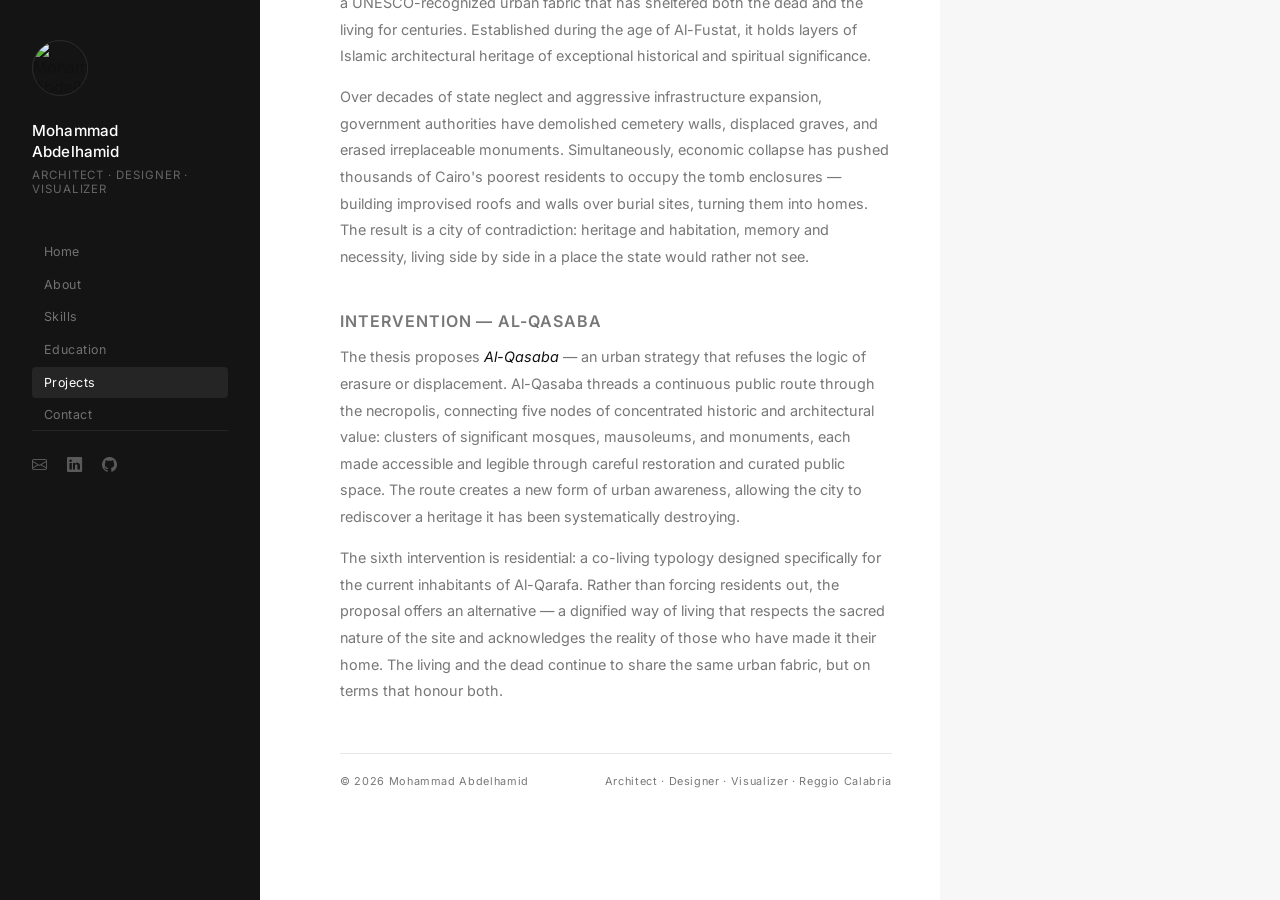
==== projects/al-qarafa.html @ ff034715 "images" ====
<!DOCTYPE html>
<html lang="en">
<head>
  <meta charset="utf-8">
  <meta content="width=device-width, initial-scale=1.0" name="viewport">
  <title>Al Qarafa - Mohammad Abdelhamid</title>
  <meta name="description" content="Al Qarafa - urban regeneration thesis for Cairo's UNESCO heritage necropolis.">
  <link href="https://fonts.googleapis.com/css2?family=Inter:wght@300;400;500;600&family=IBM+Plex+Mono:wght@400&display=swap" rel="stylesheet">
  <link href="https://cdn.jsdelivr.net/npm/bootstrap-icons@1.11.3/font/bootstrap-icons.css" rel="stylesheet">
  <link href="https://cdn.jsdelivr.net/npm/glightbox/dist/css/glightbox.min.css" rel="stylesheet">
  <link href="../css/style.css" rel="stylesheet">
  <link href="../css/project.css?v=2" rel="stylesheet">
</head>
<body>
  <aside id="sidebar">
    <div class="sidebar-inner">
      <div class="sidebar-photo"><img src="../img/profile.jpg" alt="Mohammad Abdelhamid"></div>
      <div class="sidebar-name">
        <h1>Mohammad<br>Abdelhamid</h1>
        <span class="sidebar-title">Architect · Designer · Visualizer</span>
      </div>
      <nav class="sidebar-nav">
        <a href="../index.html" class="nav-link">Home</a>
        <a href="../index.html#about" class="nav-link">About</a>
        <a href="../index.html#skills" class="nav-link">Skills</a>
        <a href="../index.html#education" class="nav-link">Education</a>
        <a href="../index.html#projects" class="nav-link active">Projects</a>
        <a href="../index.html#contact" class="nav-link">Contact</a>
      </nav>
      <div class="sidebar-social">
        <a href="mailto:M.Abdelhamid.Arch@gmail.com"><i class="bi bi-envelope"></i></a>
        <a href="https://linkedin.com/in/m-abdelhamid-arch" target="_blank"><i class="bi bi-linkedin"></i></a>
        <a href="https://github.com/M-Abdelhamid-Arch" target="_blank"><i class="bi bi-github"></i></a>
      </div>
    </div>
  </aside>

  <main id="main">

    <!-- Single hero element: starts as full cover, morphs into title bar -->
    <div class="project-hero" id="projectHero">
      <img class="project-hero-img" src="../img/projects/al-qarafa.png" alt="Al Qarafa">

      <!-- Big overlay: fades OUT as hero collapses -->
      <div class="project-hero-overlay" id="heroOverlay">
        <span class="project-hero-tag">Urban · Thesis 2025</span>
        <h1>Al Qarafa</h1>
        <p>An Urban Exploration Between Habitable Space and Memory</p>
      </div>

      <!-- Compact bar: fades IN as hero collapses -->
      <div class="project-hero-bar" id="heroBar">
        <span class="bar-tag">Urban · Thesis 2025</span>
        <span class="bar-title">Al Qarafa</span>
        <a href="../index.html#projects" class="bar-back">← Projects</a>
        <span class="bar-sep">|</span>
        <a href="botanica.html" class="bar-next">Botanica →</a>
      </div>
    </div>

    <!-- Tall scroller: page height owned here -->
    <div class="project-scroller" id="projectScroller">

      <!-- Fixed body: text left, images right -->
      <div class="project-body" id="projectBody">

        <div class="project-text-col">
          <div id="textInner">
          <span class="project-text-spacer" id="textSpacer"></span>
          <div class="project-meta">
            <div class="meta-item"><span class="meta-label">Type</span><span>Urban Regeneration / Thesis</span></div>
            <div class="meta-item"><span class="meta-label">Location</span><span>Cairo, Egypt</span></div>
            <div class="meta-item"><span class="meta-label">Year</span><span>2025</span></div>
            <div class="meta-item"><span class="meta-label">Tools</span><span>Revit · AutoCAD · Rhino · Photoshop · InDesign</span></div>
            <div class="meta-item"><span class="meta-label">Status</span><span>Graduation Thesis · 110/110 cum laude</span></div>
            <div class="meta-item"><span class="meta-label">Co-author</span><span>Lina Elsayed</span></div>
            <div class="meta-item"><span class="meta-label">Supervisors</span><span>Marina Tornatora · Francesca Schepis · Otavio Amaro · Wegdan Faydullah</span></div>
          </div>
          <div class="project-text">
            <h2>Overview</h2>
            <p>Al-Qarafa — the City of the Dead — is one of Cairo's oldest inhabited cemeteries, a UNESCO-recognized urban fabric that has sheltered both the dead and the living for centuries. Established during the age of Al-Fustat, it holds layers of Islamic architectural heritage of exceptional historical and spiritual significance.</p>
            <p>Over decades of state neglect and aggressive infrastructure expansion, government authorities have demolished cemetery walls, displaced graves, and erased irreplaceable monuments. Simultaneously, economic collapse has pushed thousands of Cairo's poorest residents to occupy the tomb enclosures — building improvised roofs and walls over burial sites, turning them into homes. The result is a city of contradiction: heritage and habitation, memory and necessity, living side by side in a place the state would rather not see.</p>
            <h2>Intervention — Al-Qasaba</h2>
            <p>The thesis proposes <em>Al-Qasaba</em> — an urban strategy that refuses the logic of erasure or displacement. Al-Qasaba threads a continuous public route through the necropolis, connecting five nodes of concentrated historic and architectural value: clusters of significant mosques, mausoleums, and monuments, each made accessible and legible through careful restoration and curated public space. The route creates a new form of urban awareness, allowing the city to rediscover a heritage it has been systematically destroying.</p>
            <p>The sixth intervention is residential: a co-living typology designed specifically for the current inhabitants of Al-Qarafa. Rather than forcing residents out, the proposal offers an alternative — a dignified way of living that respects the sacred nature of the site and acknowledges the reality of those who have made it their home. The living and the dead continue to share the same urban fabric, but on terms that honour both.</p>
          </div>
          <div class="project-footer">
            <span>© 2026 Mohammad Abdelhamid</span>
            <span>Architect · Designer · Visualizer · Reggio Calabria</span>
          </div>
          </div><!-- /#textInner -->
        </div>

        <div class="project-image-col">
          <div class="project-slideshow" id="slideshow">
            <div class="project-slide active"><a href="../img/projects/al-qarafa/al-qarafa-01.png" class="glightbox" data-gallery="al-qarafa"><img src="../img/projects/al-qarafa/al-qarafa-01.png" alt="Al Qarafa 01"></a></div>
            <div class="project-slide"><a href="../img/projects/al-qarafa/al-qarafa-02.png" class="glightbox" data-gallery="al-qarafa"><img src="../img/projects/al-qarafa/al-qarafa-02.png" alt="Al Qarafa 02"></a></div>
            <div class="project-slide"><a href="../img/projects/al-qarafa/al-qarafa-03.png" class="glightbox" data-gallery="al-qarafa"><img src="../img/projects/al-qarafa/al-qarafa-03.png" alt="Al Qarafa 03"></a></div>
            <div class="project-slide"><a href="../img/projects/al-qarafa/al-qarafa-04.png" class="glightbox" data-gallery="al-qarafa"><img src="../img/projects/al-qarafa/al-qarafa-04.png" alt="Al Qarafa 04"></a></div>
            <div class="project-slide"><a href="../img/projects/al-qarafa/al-qarafa-05.png" class="glightbox" data-gallery="al-qarafa"><img src="../img/projects/al-qarafa/al-qarafa-05.png" alt="Al Qarafa 05"></a></div>
            <div class="project-slide"><a href="../img/projects/al-qarafa/al-qarafa-06.png" class="glightbox" data-gallery="al-qarafa"><img src="../img/projects/al-qarafa/al-qarafa-06.png" alt="Al Qarafa 06"></a></div>
            <div class="project-slide"><a href="../img/projects/al-qarafa/al-qarafa-07.png" class="glightbox" data-gallery="al-qarafa"><img src="../img/projects/al-qarafa/al-qarafa-07.png" alt="Al Qarafa 07"></a></div>
            <div class="project-slide"><a href="../img/projects/al-qarafa/al-qarafa-08.png" class="glightbox" data-gallery="al-qarafa"><img src="../img/projects/al-qarafa/al-qarafa-08.png" alt="Al Qarafa 08"></a></div>
            <div class="project-slide"><a href="../img/projects/al-qarafa/al-qarafa-09.png" class="glightbox" data-gallery="al-qarafa"><img src="../img/projects/al-qarafa/al-qarafa-09.png" alt="Al Qarafa 09"></a></div>
            <div class="project-slide"><a href="../img/projects/al-qarafa/al-qarafa-10.png" class="glightbox" data-gallery="al-qarafa"><img src="../img/projects/al-qarafa/al-qarafa-10.png" alt="Al Qarafa 10"></a></div>
            <div class="slide-dots" id="slideDots"></div>
          </div>
        </div>

      </div><!-- /.project-body -->
    </div><!-- /.project-scroller -->

    <!-- Download strip: fixed to bottom of text column -->
    <div class="project-download">
      <div class="download-icon"><i class="bi bi-file-earmark-pdf"></i></div>
      <div class="download-text">
        <span class="download-label">Project Documentation</span>
        <span class="download-title">Al Qarafa · Full Project PDF</span>
      </div>
      <a href="wip.html" class="btn-outline"><i class="bi bi-download"></i> Download PDF</a>
    </div>

  </main>

  <footer id="footer">
    <div class="footer-inner">
      <span>© 2026 Mohammad Abdelhamid</span>
      <span>Architect · Designer · Visualizer · Reggio Calabria</span>
    </div>
  </footer>

  <script src="https://cdn.jsdelivr.net/npm/glightbox/dist/js/glightbox.min.js"></script>
  <script>
    // Mobile sidebar toggle
    (function() {
      const btn = document.createElement('button');
      btn.id = 'menu-toggle';
      btn.innerHTML = '<i class="bi bi-list"></i>';
      btn.style.cssText = 'display:none;position:fixed;top:1rem;left:1rem;z-index:200;background:#111110;color:#f0ece4;border:none;padding:0.6rem 0.8rem;font-size:1.2rem;cursor:pointer;';
      document.body.appendChild(btn);
      const sidebar = document.getElementById('sidebar');
      function update() { btn.style.display = window.innerWidth <= 900 ? 'block' : 'none'; }
      update();
      window.addEventListener('resize', update);
      btn.addEventListener('click', () => sidebar.classList.toggle('open'));
      document.querySelectorAll('.nav-link').forEach(l => l.addEventListener('click', () => { if (window.innerWidth <= 900) sidebar.classList.remove('open'); }));
    })();
    GLightbox({ selector: '.glightbox', touchNavigation: true, loop: true, descPosition: 'none' });
    const hero     = document.getElementById('projectHero');
    const heroImg  = hero.querySelector('.project-hero-img');
    const overlay  = document.getElementById('heroOverlay');
    const bar      = document.getElementById('heroBar');
    const body     = document.getElementById('projectBody');
    const scroller = document.getElementById('projectScroller');
    const textCol  = document.querySelector('.project-text-col');
    const textInner = document.getElementById('textInner');
    const slides   = document.querySelectorAll('.project-slide');
    const dots     = document.getElementById('slideDots');
    const HERO_H0  = window.innerHeight * 0.6;
    const BAR_H    = 52;
    const COLLAPSE = HERO_H0 - BAR_H;
    let current = 0;
    slides.forEach((_, i) => {
      const d = document.createElement('button');
      d.className = 'slide-dot' + (i === 0 ? ' active' : '');
      d.addEventListener('click', () => goTo(i));
      dots.appendChild(d);
    });
    function goTo(n) {
      slides[current].classList.remove('active'); dots.children[current].classList.remove('active');
      current = (n + slides.length) % slides.length;
      slides[current].classList.add('active'); dots.children[current].classList.add('active');
    }
    function lerp(a, b, t) { return a + (b - a) * t; }
    function clamp01(x)    { return Math.min(1, Math.max(0, x)); }
    function setup() {
      const visibleH = window.innerHeight - BAR_H;
      const textScrollable = Math.max(0, textInner.offsetHeight - visibleH);
      scroller.style.height = (COLLAPSE + textScrollable + window.innerHeight) + 'px';
    }
    function tick() {
      const s = window.scrollY;
      const p = clamp01(s / COLLAPSE);
      const h = lerp(HERO_H0, BAR_H, p);
      hero.style.height = h + 'px';
      body.style.top    = h + 'px';
      heroImg.style.opacity = lerp(0.45, 0, clamp01(p / 0.7));
      const op = clamp01(p / 0.5);
      overlay.style.opacity   = 1 - op;
      overlay.style.transform = `translateY(${-op * 20}px)`;
      const bp = clamp01((p - 0.6) / 0.4);
      bar.style.opacity = bp; bar.classList.toggle('active', bp > 0);
      // Phase 2: translate text content upward (illustration stays fixed)
      const phase2 = Math.max(0, s - COLLAPSE);
      textCol.style.transform = `translateY(${-phase2}px)`;
      const visibleH = window.innerHeight - BAR_H;
      const maxScroll = Math.max(1, textInner.offsetHeight - visibleH);
      document.querySelector('.project-download').classList.toggle('visible', phase2 >= maxScroll * 0.92);
      if (slides.length > 1) {
        const sp = clamp01(phase2 / maxScroll);
        const idx = Math.min(Math.floor(sp * slides.length), slides.length - 1);
        if (idx !== current) goTo(idx);
      }
      ticking = false;
    }
    let ticking = false;
    window.addEventListener('scroll', () => { if (!ticking) { requestAnimationFrame(tick); ticking = true; } }, { passive: true });
    window.addEventListener('resize', () => { setup(); tick(); });
    window.addEventListener('load', () => { setup(); tick(); setTimeout(() => { setup(); tick(); }, 300); });
  </script>
</body>
</html>
---- css/style.css ----
/* =============================================
   Mohammad Abdelhamid — Architecture Portfolio
   Aesthetic: Contemporary Minimal
   ============================================= */

/* === VARIABLES === */
:root {
  --font-display: 'Inter', 'Helvetica Neue', Arial, sans-serif;
  --font-body: 'Inter', 'Helvetica Neue', Arial, sans-serif;
  --font-mono: 'IBM Plex Mono', 'Courier New', monospace;
  --color-bg: #ffffff;
  --color-bg-alt: #f7f7f7;
  --color-sidebar: #141414;
  --color-text: #111111;
  --color-text-muted: #777777;
  --color-accent: #111111;
  --color-accent-hover: #444444;
  --color-border: #e8e8e8;
  --sidebar-width: 260px;
  --transition: 0.2s ease;
}

/* === RESET === */
*, *::before, *::after { box-sizing: border-box; margin: 0; padding: 0; }
html { scroll-behavior: smooth; font-size: 16px; overflow-x: hidden; }
html::-webkit-scrollbar, body::-webkit-scrollbar, *::-webkit-scrollbar { display: none; }
html, body, * { scrollbar-width: none; -ms-overflow-style: none; }
img { max-width: 100%; display: block; }
a { text-decoration: none; color: inherit; }
button { cursor: pointer; border: none; background: none; font-family: inherit; }

/* === BASE === */
body {
  font-family: var(--font-body);
  background: var(--color-bg);
  color: var(--color-text);
  overflow-x: hidden;
  -webkit-font-smoothing: antialiased;
}

/* === SIDEBAR === */
#sidebar {
  width: var(--sidebar-width);
  min-height: 100vh;
  background: var(--color-sidebar);
  position: fixed;
  top: 0; left: 0;
  display: flex;
  flex-direction: column;
  z-index: 100;
}

.sidebar-inner {
  display: flex;
  flex-direction: column;
  height: 100%;
  padding: 2.5rem 2rem;
}

.sidebar-photo {
  width: 56px; height: 56px;
  border-radius: 50%;
  overflow: hidden;
  margin-bottom: 1.5rem;
  border: 1px solid rgba(255,255,255,0.1);
}

.sidebar-photo img {
  width: 100%; height: 100%;
  object-fit: cover;
}

.sidebar-name h1 {
  font-family: var(--font-display);
  font-weight: 500;
  font-size: 0.95rem;
  color: #ffffff;
  letter-spacing: 0.01em;
  line-height: 1.4;
}

.sidebar-title {
  font-size: 0.72rem;
  letter-spacing: 0.08em;
  text-transform: uppercase;
  color: rgba(255,255,255,0.35);
  display: block;
  margin-top: 0.35rem;
}

.sidebar-nav {
  margin-top: 2.5rem;
  display: flex;
  flex-direction: column;
  gap: 0.1rem;
  flex: 1;
}

.nav-link {
  font-size: 0.78rem;
  letter-spacing: 0.04em;
  color: rgba(255,255,255,0.4);
  padding: 0.5rem 0.75rem;
  border-radius: 4px;
  transition: var(--transition);
}

.nav-link:hover,
.nav-link.active {
  color: #ffffff;
  background: rgba(255,255,255,0.07);
}

.sidebar-social {
  display: flex;
  gap: 1.25rem;
  padding-top: 1.5rem;
  border-top: 1px solid rgba(255,255,255,0.07);
}

.sidebar-social a {
  color: rgba(255,255,255,0.3);
  font-size: 0.95rem;
  transition: var(--transition);
}

.sidebar-social a:hover { color: #ffffff; }

/* === MAIN === */
#main {
  margin-left: var(--sidebar-width);
  width: calc(100% - var(--sidebar-width));
  /* overflow-x must stay visible so position:sticky works on child columns */
}

/* === SECTIONS === */
section {
  padding: 6rem 5rem;
  box-sizing: border-box;
}

.section-alt {
  background: var(--color-bg-alt);
}

.section-header {
  margin-bottom: 3rem;
}

.section-label {
  font-size: 0.68rem;
  letter-spacing: 0.15em;
  text-transform: uppercase;
  color: var(--color-text-muted);
  display: block;
  margin-bottom: 0.6rem;
}

.section-header h2 {
  font-family: var(--font-display);
  font-size: 2rem;
  font-weight: 600;
  letter-spacing: -0.02em;
  color: var(--color-text);
  line-height: 1.1;
}

/* === HERO === */
#hero {
  width: 100%;
  height: 100vh;
  max-height: 100vh;
  padding: 0;
  position: relative;
  display: flex;
  align-items: flex-end;
  overflow: hidden;
  background: #111111;
}

.hero-bg {
  position: absolute;
  inset: 0;
  background: url('../img/hero-bg.jpg') center/cover no-repeat;
  opacity: 0.3;
}

.hero-content {
  position: relative;
  padding: 0 5rem 5rem;
  max-width: 600px;
}

.hero-label {
  font-size: 0.68rem;
  letter-spacing: 0.15em;
  text-transform: uppercase;
  color: rgba(255,255,255,0.4);
  display: block;
  margin-bottom: 1.5rem;
}

.hero-heading {
  font-family: var(--font-display);
  font-size: clamp(2.5rem, 5vw, 4.5rem);
  font-weight: 600;
  line-height: 1.08;
  color: #ffffff;
  letter-spacing: -0.03em;
  margin-bottom: 1.25rem;
}

.hero-heading em {
  font-style: normal;
  color: rgba(255,255,255,0.45);
  font-weight: 300;
}

.hero-sub {
  font-size: 0.72rem;
  letter-spacing: 0.12em;
  text-transform: uppercase;
  color: rgba(255,255,255,0.35);
  margin-bottom: 2.5rem;
}

.hero-cta {
  display: inline-block;
  font-size: 0.72rem;
  letter-spacing: 0.1em;
  text-transform: uppercase;
  color: #ffffff;
  border: 1px solid rgba(255,255,255,0.25);
  padding: 0.8rem 2rem;
  transition: var(--transition);
}

.hero-cta:hover {
  background: #ffffff;
  border-color: #ffffff;
  color: #111111;
}

.hero-scroll {
  position: absolute;
  bottom: 2.5rem;
  right: 5rem;
  display: flex;
  flex-direction: column;
  align-items: center;
  gap: 0.75rem;
}

.hero-scroll span {
  font-size: 0.6rem;
  letter-spacing: 0.2em;
  text-transform: uppercase;
  color: rgba(255,255,255,0.25);
  writing-mode: vertical-rl;
}

.hero-scroll-line {
  width: 1px;
  height: 50px;
  background: linear-gradient(to bottom, rgba(255,255,255,0.3), transparent);
}

/* === ABOUT === */
.about-grid {
  display: grid;
  grid-template-columns: 260px 1fr;
  gap: 4rem;
  align-items: start;
}

.about-photo img {
  width: 100%;
  aspect-ratio: 3/4;
  object-fit: cover;
  filter: grayscale(100%);
}

.about-text h3 {
  font-size: 1.1rem;
  font-weight: 600;
  letter-spacing: -0.01em;
  margin-bottom: 1rem;
}

.about-bio {
  color: var(--color-text-muted);
  line-height: 1.75;
  margin-bottom: 0.9rem;
  font-size: 0.9rem;
}

.about-details {
  display: grid;
  grid-template-columns: 1fr 1fr;
  gap: 1rem;
  margin: 2rem 0;
  padding: 1.5rem 0;
  border-top: 1px solid var(--color-border);
  border-bottom: 1px solid var(--color-border);
}

.about-detail-item {
  display: flex;
  flex-direction: column;
  gap: 0.2rem;
}

.detail-label {
  font-size: 0.62rem;
  letter-spacing: 0.12em;
  text-transform: uppercase;
  color: var(--color-text-muted);
}

.detail-value {
  font-size: 0.85rem;
  color: var(--color-text);
  font-weight: 500;
}

.btn-outline {
  display: inline-block;
  font-size: 0.68rem;
  letter-spacing: 0.1em;
  text-transform: uppercase;
  color: var(--color-text);
  border: 1px solid var(--color-border);
  padding: 0.7rem 1.5rem;
  margin-top: 1rem;
  transition: var(--transition);
}

.btn-outline:hover {
  background: var(--color-text);
  border-color: var(--color-text);
  color: #ffffff;
}

/* === SKILLS === */
.skills-grid {
  display: grid;
  grid-template-columns: 1fr 1fr;
  gap: 3rem 5rem;
}

.skill-group h4 {
  font-size: 0.65rem;
  letter-spacing: 0.12em;
  text-transform: uppercase;
  color: var(--color-text-muted);
  margin-bottom: 1.25rem;
  padding-bottom: 0.75rem;
  border-bottom: 1px solid var(--color-border);
}

.skill-item {
  display: flex;
  align-items: center;
  gap: 1rem;
  margin-bottom: 1rem;
}

.skill-item span {
  font-size: 0.82rem;
  color: var(--color-text);
  min-width: 180px;
}

.skill-bar {
  flex: 1;
  height: 1px;
  background: var(--color-border);
}

.skill-fill {
  height: 100%;
  background: var(--color-text);
  transition: width 1s ease;
}

.skill-tags {
  display: flex;
  flex-wrap: wrap;
  gap: 0.4rem;
}

.skill-tags span {
  font-size: 0.68rem;
  letter-spacing: 0.04em;
  color: var(--color-text-muted);
  border: 1px solid var(--color-border);
  padding: 0.3rem 0.7rem;
  border-radius: 2px;
}

/* === TIMELINE === */
.timeline { position: relative; }

.timeline-item {
  display: grid;
  grid-template-columns: 110px 1fr;
  gap: 2rem;
  margin-bottom: 2.5rem;
  padding-bottom: 2.5rem;
  border-bottom: 1px solid var(--color-border);
}

.timeline-item:last-child {
  border-bottom: none;
  margin-bottom: 0;
}

.timeline-year {
  font-size: 0.68rem;
  letter-spacing: 0.06em;
  color: var(--color-text-muted);
  padding-top: 0.15rem;
}

.timeline-content h3 {
  font-size: 0.95rem;
  font-weight: 600;
  letter-spacing: -0.01em;
  margin-bottom: 0.2rem;
}

.timeline-content h4 {
  font-size: 0.78rem;
  color: var(--color-text-muted);
  font-weight: 400;
  margin-bottom: 0.6rem;
}

.timeline-content p {
  font-size: 0.85rem;
  color: var(--color-text-muted);
  line-height: 1.7;
}

/* === PROJECTS === */
.project-filters {
  display: flex;
  gap: 0.35rem;
  flex-wrap: wrap;
  margin-bottom: 2.5rem;
}

.filter-btn {
  font-size: 0.68rem;
  letter-spacing: 0.08em;
  text-transform: uppercase;
  color: var(--color-text-muted);
  border: 1px solid var(--color-border);
  padding: 0.4rem 0.9rem;
  border-radius: 2px;
  transition: var(--transition);
  background: transparent;
}

.filter-btn:hover,
.filter-btn.active {
  background: var(--color-text);
  border-color: var(--color-text);
  color: #ffffff;
}

.project-grid {
  display: grid;
  grid-template-columns: repeat(3, 1fr);
  gap: 1.5rem;
}

.project-card {
  background: var(--color-bg);
  overflow: hidden;
  transition: var(--transition);
}

.project-img {
  position: relative;
  aspect-ratio: 4/3;
  overflow: hidden;
  background: var(--color-bg-alt);
}

.project-img img {
  width: 100%; height: 100%;
  object-fit: cover;
  transition: transform 0.5s ease;
  filter: grayscale(20%);
}

.project-card:hover .project-img img { transform: scale(1.03); }

.project-overlay {
  position: absolute;
  inset: 0;
  background: rgba(17,17,17,0.7);
  display: flex;
  align-items: center;
  justify-content: center;
  opacity: 0;
  transition: var(--transition);
}

.project-card:hover .project-overlay { opacity: 1; }

.project-link {
  font-size: 0.65rem;
  letter-spacing: 0.12em;
  text-transform: uppercase;
  color: #ffffff;
  border: 1px solid rgba(255,255,255,0.4);
  padding: 0.6rem 1.25rem;
  transition: var(--transition);
}

.project-link:hover {
  background: #ffffff;
  color: #111111;
  border-color: #ffffff;
}

.project-info { padding: 1rem 0.75rem 0.75rem; }

.project-tag {
  font-size: 0.62rem;
  letter-spacing: 0.1em;
  text-transform: uppercase;
  color: var(--color-text-muted);
  display: block;
  margin-bottom: 0.4rem;
}

.project-info h3 {
  font-size: 0.95rem;
  font-weight: 600;
  letter-spacing: -0.01em;
  margin-bottom: 0.4rem;
  line-height: 1.3;
}

.project-info h3 a { color: var(--color-text); transition: var(--transition); }
.project-info h3 a:hover { color: var(--color-text-muted); }

.project-info p {
  font-size: 0.8rem;
  color: var(--color-text-muted);
  line-height: 1.6;
}

.project-card.hidden { display: none; }

/* === CONTACT === */
.contact-grid {
  display: grid;
  grid-template-columns: 1fr 1.6fr;
  gap: 5rem;
  align-items: start;
}

.contact-intro {
  font-size: 0.88rem;
  color: var(--color-text-muted);
  line-height: 1.75;
  margin-bottom: 2rem;
}

.contact-item {
  display: flex;
  align-items: center;
  gap: 0.85rem;
  margin-bottom: 1rem;
  font-size: 0.85rem;
  color: var(--color-text);
}

.contact-item i {
  color: var(--color-text-muted);
  font-size: 0.9rem;
  width: 18px;
}

.contact-item a {
  color: var(--color-text);
  transition: var(--transition);
  border-bottom: 1px solid transparent;
}

.contact-item a:hover { border-bottom-color: var(--color-text); }

.contact-form {
  display: flex;
  flex-direction: column;
  gap: 1.1rem;
}

.form-row {
  display: grid;
  grid-template-columns: 1fr 1fr;
  gap: 1.1rem;
}

.form-group {
  display: flex;
  flex-direction: column;
  gap: 0.35rem;
}

.form-group label {
  font-size: 0.65rem;
  letter-spacing: 0.1em;
  text-transform: uppercase;
  color: var(--color-text-muted);
}

.form-group input,
.form-group textarea {
  background: var(--color-bg-alt);
  border: 1px solid var(--color-border);
  padding: 0.7rem 0.9rem;
  font-family: var(--font-body);
  font-size: 0.85rem;
  color: var(--color-text);
  outline: none;
  transition: var(--transition);
  resize: vertical;
  border-radius: 2px;
}

.form-group input:focus,
.form-group textarea:focus {
  border-color: var(--color-text);
  background: #ffffff;
}

.btn-primary {
  display: inline-block;
  font-size: 0.68rem;
  letter-spacing: 0.1em;
  text-transform: uppercase;
  background: var(--color-text);
  color: #ffffff;
  border: 1px solid var(--color-text);
  padding: 0.8rem 2rem;
  cursor: pointer;
  transition: var(--transition);
  align-self: flex-start;
  border-radius: 2px;
}

.btn-primary:hover {
  background: transparent;
  color: var(--color-text);
}

/* === FOOTER === */
#footer {
  margin-left: var(--sidebar-width);
  width: calc(100% - var(--sidebar-width));
  border-top: 1px solid var(--color-border);
  padding: 1.25rem 5rem;
  box-sizing: border-box;
}

.footer-inner {
  display: flex;
  justify-content: space-between;
  align-items: center;
  font-size: 0.68rem;
  letter-spacing: 0.06em;
  color: var(--color-text-muted);
}

/* === RESPONSIVE === */
@media (max-width: 1200px) {
  .project-grid { grid-template-columns: 1fr 1fr; }
  .about-grid { grid-template-columns: 200px 1fr; gap: 2.5rem; }
}

@media (max-width: 900px) {
  #sidebar { transform: translateX(-100%); transition: transform 0.25s ease; }
  #sidebar.open { transform: translateX(0); }
  #main, #footer { margin-left: 0; width: 100%; }
  section { padding: 4rem 1.75rem; }
  .about-grid { grid-template-columns: 1fr; }
  .about-photo { max-width: 200px; }
  .project-grid { grid-template-columns: 1fr; }
  .skills-grid { grid-template-columns: 1fr; }
  .contact-grid { grid-template-columns: 1fr; gap: 2.5rem; }
  .timeline-item { grid-template-columns: 1fr; gap: 0.4rem; }
  .hero-content { padding: 0 1.75rem 4rem; }
  .hero-scroll { right: 1.75rem; }
  #footer { padding: 1.25rem 1.75rem; }
}

@media (max-width: 600px) {
  .section-header h2 { font-size: 1.6rem; }
  .form-row { grid-template-columns: 1fr; }
  .about-details { grid-template-columns: 1fr; }
}
---- css/project.css ----
/* === PROJECT DETAIL PAGE ===
   Architecture:
   Phase 1 (scroll 0 → COLLAPSE): hero collapses from 60vh → BAR_H.
     .project-body top tracks hero bottom. Text + illustration rise together.
   Phase 2 (scroll > COLLAPSE): hero + body locked. Window scroll is mirrored
     into textCol.scrollTop. Text scrolls; illustration stays fixed.
*/

.project-scroller { position: relative; }

/* ── Hero ── */
.project-hero {
  position: fixed; top: 0;
  left: var(--sidebar-width); right: 0;
  overflow: hidden; background: #111; z-index: 10;
}
.project-hero-img {
  position: absolute; inset: 0; width: 100%; height: 100%;
  object-fit: cover; opacity: 0.45; filter: grayscale(30%);
}
.project-hero-overlay {
  position: absolute; bottom: 3rem; left: 5rem;
  color: #fff; pointer-events: none;
}
.project-hero-tag {
  font-size: 0.65rem; letter-spacing: 0.15em; text-transform: uppercase;
  color: rgba(255,255,255,0.45); display: block; margin-bottom: 0.75rem;
}
.project-hero-overlay h1 {
  font-family: 'Inter', sans-serif; font-size: clamp(2rem, 4vw, 3.5rem);
  font-weight: 600; letter-spacing: -0.02em; line-height: 1.05; margin-bottom: 0.6rem;
}
.project-hero-overlay p { font-size: 0.88rem; color: rgba(255,255,255,0.5); font-style: italic; }
.project-hero-bar {
  position: absolute; top: 0; left: 0; right: 0; bottom: 0;
  display: flex; align-items: center; padding: 0 5rem;
  opacity: 0; pointer-events: none;
}
.project-hero-bar.active { pointer-events: auto; }
.project-hero-bar .bar-tag {
  font-size: 0.6rem; letter-spacing: 0.15em; text-transform: uppercase;
  color: rgba(255,255,255,0.35); margin-right: 1rem;
}
.project-hero-bar .bar-title { font-size: 0.82rem; font-weight: 500; color: #fff; }
.project-hero-bar .bar-back {
  margin-left: auto; font-size: 0.65rem; letter-spacing: 0.1em;
  text-transform: uppercase; color: rgba(255,255,255,0.4);
  text-decoration: none; transition: color 0.2s ease;
}
.project-hero-bar .bar-back:hover { color: #fff; }
.project-hero-bar .bar-sep {
  font-size: 0.55rem; color: rgba(255,255,255,0.2); margin-left: 1.25rem;
}
.project-hero-bar .bar-next {
  margin-left: 0.75rem; font-size: 0.65rem; letter-spacing: 0.1em;
  text-transform: uppercase; color: rgba(255,255,255,0.4);
  text-decoration: none; transition: color 0.2s ease;
}
.project-hero-bar .bar-next:hover { color: #fff; }

/* ── Body panel: fixed, top driven by JS ── */
.project-body {
  position: fixed;
  left: var(--sidebar-width); right: 0; bottom: 0;
  display: grid; grid-template-columns: 2fr 1fr;
  z-index: 2; background: var(--color-bg);
  overflow: hidden; /* clips text as it scrolls */
}

/* ── Text column: JS-only scroll, user cannot scroll directly ── */
.project-text-col {
  overflow: visible;
  height: 100%; box-sizing: border-box;
  padding: 4rem 3rem 4rem 5rem;
}

/* ── Image column: fills its cell, stays fixed ── */
.project-image-col { position: relative; overflow: hidden; background: var(--color-bg-alt); }
.project-slideshow { position: absolute; inset: 0; }
.project-slide {
  position: absolute; inset: 0; opacity: 0; transition: opacity 0.6s ease;
  -webkit-mask-image: linear-gradient(to left, black 75%, transparent 100%);
  mask-image: linear-gradient(to left, black 75%, transparent 100%);
}
.project-slide.active { opacity: 1; }
.project-slide img {
  width: 100%; height: 100%; object-fit: cover;
  object-position: left top; filter: grayscale(10%); display: block;
}
.slide-dots {
  position: absolute; bottom: 1.5rem; left: 1.5rem;
  display: flex; gap: 0.5rem; z-index: 10;
}
.slide-dot {
  width: 5px; height: 5px; border-radius: 50%;
  background: rgba(0,0,0,0.25); border: none; cursor: pointer;
  transition: background 0.3s ease; padding: 0;
}
.slide-dot.active { background: rgba(0,0,0,0.7); }

/* ── Text content ── */
.project-meta {
  display: grid; grid-template-columns: 1fr 1fr; gap: 1.25rem;
  padding: 1.75rem 0; border-top: 1px solid var(--color-border);
  border-bottom: 1px solid var(--color-border); margin-bottom: 3rem;
}
.meta-item { display: flex; flex-direction: column; gap: 0.25rem; }
.meta-label { font-size: 0.6rem; letter-spacing: 0.12em; text-transform: uppercase; color: var(--color-text-muted); }
.meta-item span:not(.meta-label) { font-size: 0.82rem; color: var(--color-text); font-weight: 500; line-height: 1.4; }
.project-text { margin-bottom: 3rem; }
.project-text h2 {
  font-size: 1rem; font-weight: 600; letter-spacing: 0.06em; text-transform: uppercase;
  color: var(--color-text-muted); margin-bottom: 0.85rem; margin-top: 2.5rem;
}
.project-text h2:first-child { margin-top: 0; }
.project-text p { font-size: 0.9rem; color: var(--color-text-muted); line-height: 1.85; margin-bottom: 0.9rem; }
.project-text em { color: var(--color-text); font-style: italic; }
.project-footer {
  display: flex; justify-content: space-between; align-items: center;
  padding: 1.25rem 0 3rem;
  border-top: 1px solid var(--color-border);
  font-size: 0.68rem; letter-spacing: 0.06em; color: var(--color-text-muted);
}

/* ── Download strip: fixed to bottom of text column, fades in at end of scroll ── */
.project-download {
  position: fixed;
  bottom: 0;
  left: var(--sidebar-width);
  /* match the text column width: 2/3 of the content area */
  width: calc((100vw - var(--sidebar-width)) * 2 / 3);
  z-index: 15;
  background: var(--color-bg);
  border-top: 1px solid var(--color-border);
  padding: 0.75rem 5rem;
  display: flex;
  align-items: center;
  gap: 1rem;
  opacity: 0;
  pointer-events: none;
  transition: opacity 0.4s ease;
}
.project-download.visible {
  opacity: 1;
  pointer-events: auto;
}
.download-icon { font-size: 1.25rem; color: var(--color-text-muted); flex-shrink: 0; }
.download-text { flex: 1; display: flex; flex-direction: column; gap: 0.1rem; min-width: 0; }
.download-label {
  font-size: 0.58rem; letter-spacing: 0.12em; text-transform: uppercase;
  color: var(--color-text-muted);
}
.download-title {
  font-size: 0.78rem; font-weight: 500; color: var(--color-text);
  white-space: nowrap; overflow: hidden; text-overflow: ellipsis;
}
.project-download .btn-outline {
  flex-shrink: 0; display: flex; align-items: center;
  gap: 0.4rem; white-space: nowrap;
}

/* ── Responsive ── */
@media (max-width: 900px) {
  .project-hero { left: 0; position: relative; height: 60vh !important; }
  .project-hero-bar { padding: 0 1.75rem; }
  .project-hero-overlay { left: 1.75rem; bottom: 2rem; }
  .project-body { position: relative !important; top: auto !important; left: 0; right: auto; bottom: auto; grid-template-columns: 1fr; overflow: visible; height: auto; }
  .project-text-col { overflow: visible; height: auto; padding: 2.5rem 1.75rem; }
  .project-image-col { height: 60vw; }
  .project-slide { -webkit-mask-image: none; mask-image: none; }
  .project-scroller { height: auto !important; }
  .project-download { position: static; width: auto; padding: 1.25rem 1.75rem; }
}
@media (max-width: 600px) {
  .project-download { flex-wrap: wrap; gap: 0.75rem; }
}
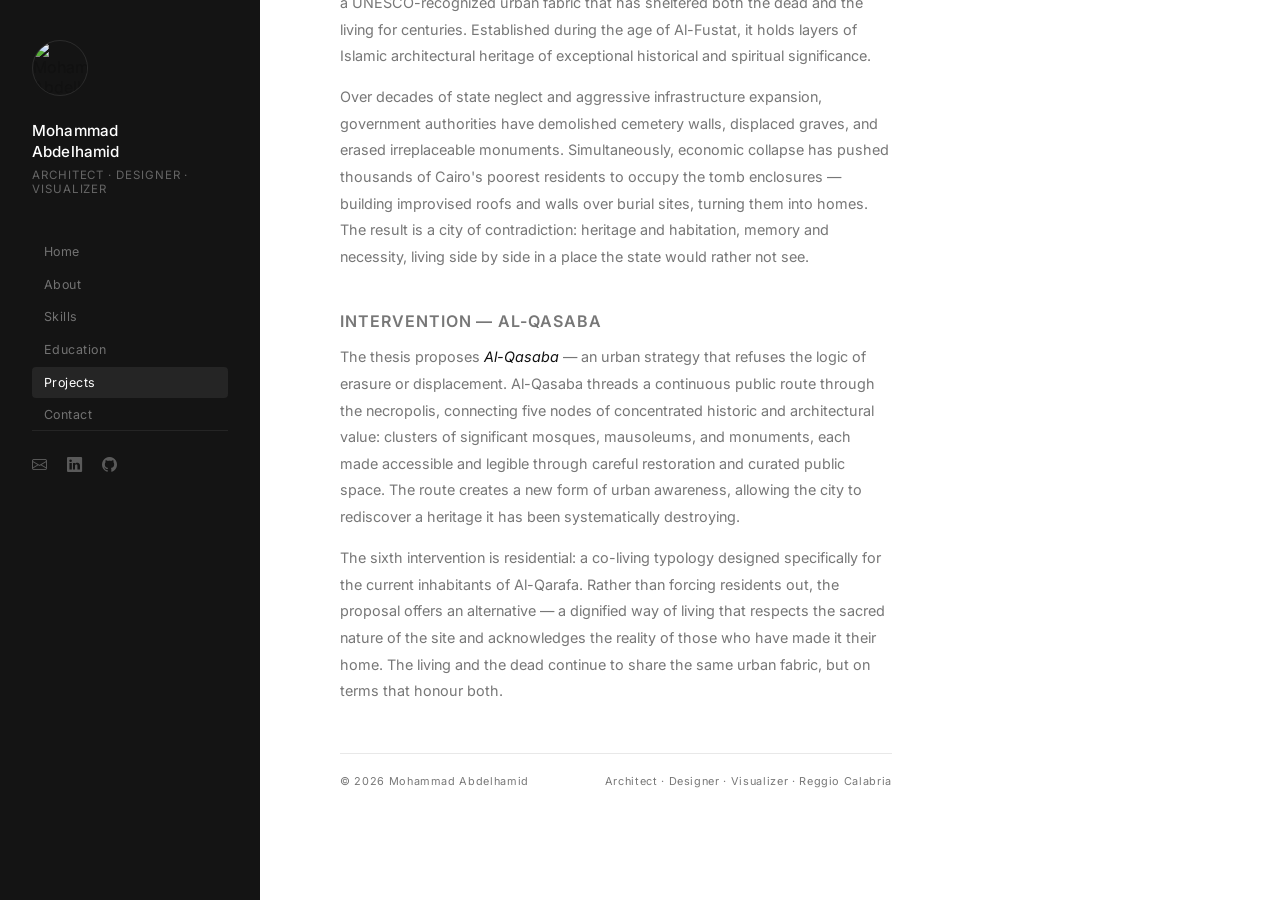
==== commit ef773fba: "16" ====
--- a/projects/al-qarafa.html
+++ b/projects/al-qarafa.html
@@ -9,7 +9,7 @@
   <link href="https://cdn.jsdelivr.net/npm/bootstrap-icons@1.11.3/font/bootstrap-icons.css" rel="stylesheet">
   <link href="https://cdn.jsdelivr.net/npm/glightbox/dist/css/glightbox.min.css" rel="stylesheet">
   <link href="../css/style.css" rel="stylesheet">
-  <link href="../css/project.css?v=2" rel="stylesheet">
+  <link href="../css/project.css?v=4" rel="stylesheet">
 </head>
 <body>
   <aside id="sidebar">
@@ -171,6 +171,7 @@
       current = (n + slides.length) % slides.length;
       slides[current].classList.add('active'); dots.children[current].classList.add('active');
     }
+    if (slides.length > 1) { setInterval(() => goTo(current + 1), 2000); }
     function lerp(a, b, t) { return a + (b - a) * t; }
     function clamp01(x)    { return Math.min(1, Math.max(0, x)); }
     function setup() {
@@ -196,11 +197,6 @@
       const visibleH = window.innerHeight - BAR_H;
       const maxScroll = Math.max(1, textInner.offsetHeight - visibleH);
       document.querySelector('.project-download').classList.toggle('visible', phase2 >= maxScroll * 0.92);
-      if (slides.length > 1) {
-        const sp = clamp01(phase2 / maxScroll);
-        const idx = Math.min(Math.floor(sp * slides.length), slides.length - 1);
-        if (idx !== current) goTo(idx);
-      }
       ticking = false;
     }
     let ticking = false;
--- a/css/project.css
+++ b/css/project.css
@@ -75,7 +75,7 @@
 }
 
 /* ── Image column: fills its cell, stays fixed ── */
-.project-image-col { position: relative; overflow: hidden; background: var(--color-bg-alt); }
+.project-image-col { position: relative; overflow: hidden; background: var(--color-bg); }
 .project-slideshow { position: absolute; inset: 0; }
 .project-slide {
   position: absolute; inset: 0; opacity: 0; transition: opacity 0.6s ease;
@@ -85,7 +85,7 @@
 .project-slide.active { opacity: 1; }
 .project-slide img {
   width: 100%; height: 100%; object-fit: cover;
-  object-position: left top; filter: grayscale(10%); display: block;
+  object-position: center center; filter: grayscale(10%); display: block;
 }
 .slide-dots {
   position: absolute; bottom: 1.5rem; left: 1.5rem;
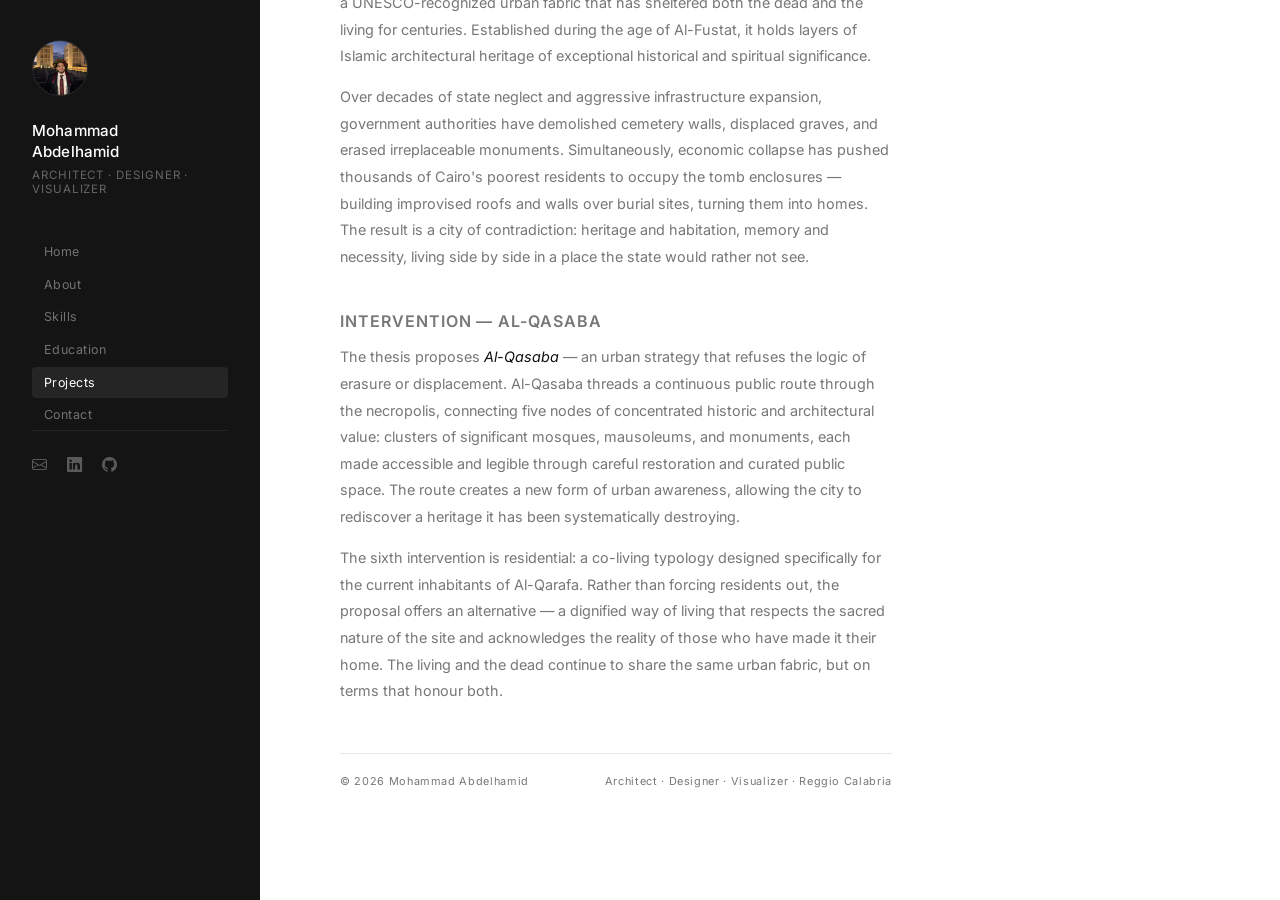
==== commit cfa19596: "final" ====
--- a/projects/al-qarafa.html
+++ b/projects/al-qarafa.html
@@ -117,7 +117,7 @@
         <span class="download-label">Project Documentation</span>
         <span class="download-title">Al Qarafa · Full Project PDF</span>
       </div>
-      <a href="wip.html" class="btn-outline"><i class="bi bi-download"></i> Download PDF</a>
+      <a href="https://drive.google.com/drive/folders/1wuDIv_3mbuePlz6Ukjb5y_Yq0G6HbkJG?usp=sharing" class="btn-outline" target="_blank"><i class="bi bi-download"></i> Download PDF</a>
     </div>
 
   </main>
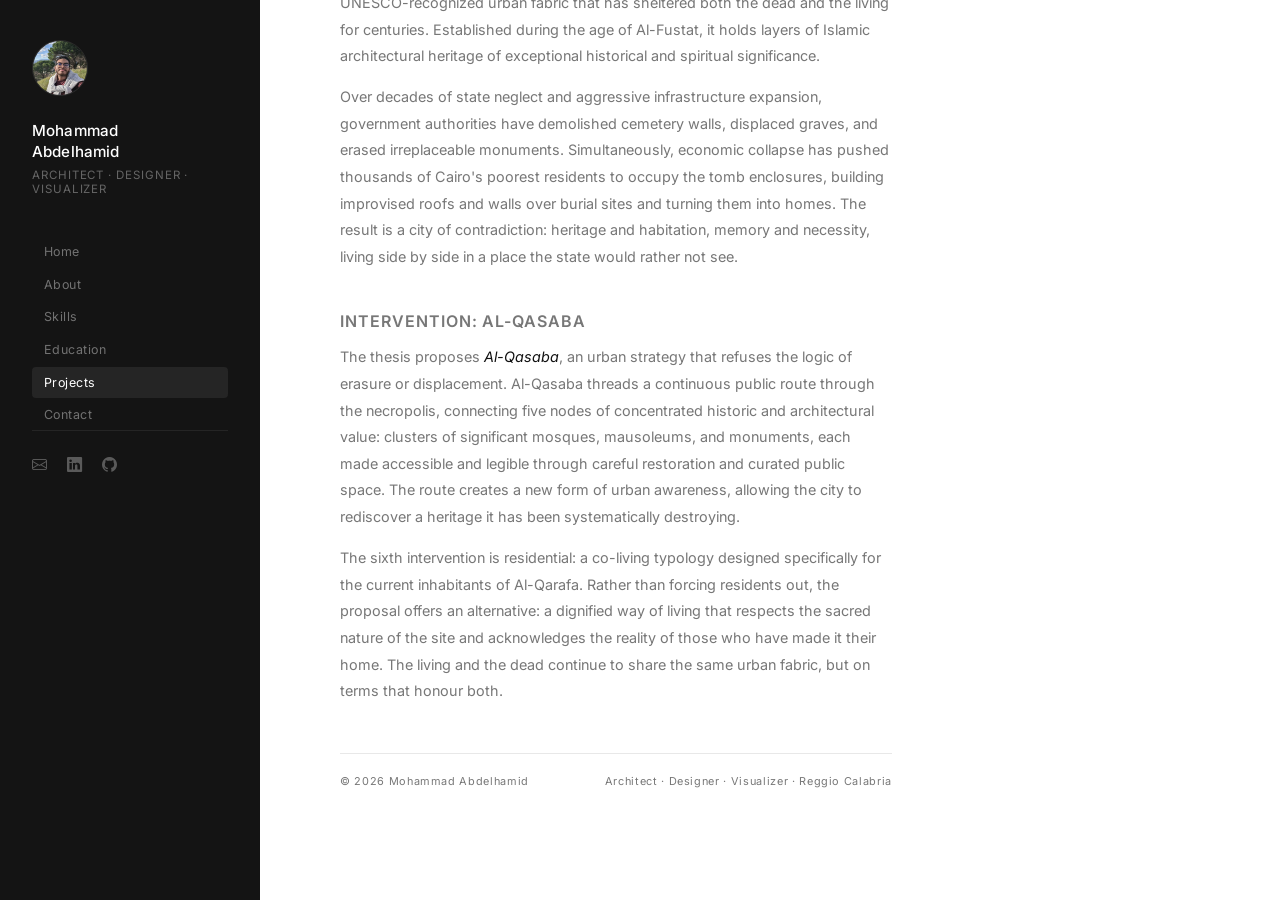
==== commit 935e41e9: "no em" ====
--- a/projects/al-qarafa.html
+++ b/projects/al-qarafa.html
@@ -78,11 +78,11 @@
           </div>
           <div class="project-text">
             <h2>Overview</h2>
-            <p>Al-Qarafa — the City of the Dead — is one of Cairo's oldest inhabited cemeteries, a UNESCO-recognized urban fabric that has sheltered both the dead and the living for centuries. Established during the age of Al-Fustat, it holds layers of Islamic architectural heritage of exceptional historical and spiritual significance.</p>
-            <p>Over decades of state neglect and aggressive infrastructure expansion, government authorities have demolished cemetery walls, displaced graves, and erased irreplaceable monuments. Simultaneously, economic collapse has pushed thousands of Cairo's poorest residents to occupy the tomb enclosures — building improvised roofs and walls over burial sites, turning them into homes. The result is a city of contradiction: heritage and habitation, memory and necessity, living side by side in a place the state would rather not see.</p>
-            <h2>Intervention — Al-Qasaba</h2>
-            <p>The thesis proposes <em>Al-Qasaba</em> — an urban strategy that refuses the logic of erasure or displacement. Al-Qasaba threads a continuous public route through the necropolis, connecting five nodes of concentrated historic and architectural value: clusters of significant mosques, mausoleums, and monuments, each made accessible and legible through careful restoration and curated public space. The route creates a new form of urban awareness, allowing the city to rediscover a heritage it has been systematically destroying.</p>
-            <p>The sixth intervention is residential: a co-living typology designed specifically for the current inhabitants of Al-Qarafa. Rather than forcing residents out, the proposal offers an alternative — a dignified way of living that respects the sacred nature of the site and acknowledges the reality of those who have made it their home. The living and the dead continue to share the same urban fabric, but on terms that honour both.</p>
+            <p>Al-Qarafa, the City of the Dead, is one of Cairo's oldest inhabited cemeteries, a UNESCO-recognized urban fabric that has sheltered both the dead and the living for centuries. Established during the age of Al-Fustat, it holds layers of Islamic architectural heritage of exceptional historical and spiritual significance.</p>
+            <p>Over decades of state neglect and aggressive infrastructure expansion, government authorities have demolished cemetery walls, displaced graves, and erased irreplaceable monuments. Simultaneously, economic collapse has pushed thousands of Cairo's poorest residents to occupy the tomb enclosures, building improvised roofs and walls over burial sites and turning them into homes. The result is a city of contradiction: heritage and habitation, memory and necessity, living side by side in a place the state would rather not see.</p>
+            <h2>Intervention: Al-Qasaba</h2>
+            <p>The thesis proposes <em>Al-Qasaba</em>, an urban strategy that refuses the logic of erasure or displacement. Al-Qasaba threads a continuous public route through the necropolis, connecting five nodes of concentrated historic and architectural value: clusters of significant mosques, mausoleums, and monuments, each made accessible and legible through careful restoration and curated public space. The route creates a new form of urban awareness, allowing the city to rediscover a heritage it has been systematically destroying.</p>
+            <p>The sixth intervention is residential: a co-living typology designed specifically for the current inhabitants of Al-Qarafa. Rather than forcing residents out, the proposal offers an alternative: a dignified way of living that respects the sacred nature of the site and acknowledges the reality of those who have made it their home. The living and the dead continue to share the same urban fabric, but on terms that honour both.</p>
           </div>
           <div class="project-footer">
             <span>© 2026 Mohammad Abdelhamid</span>
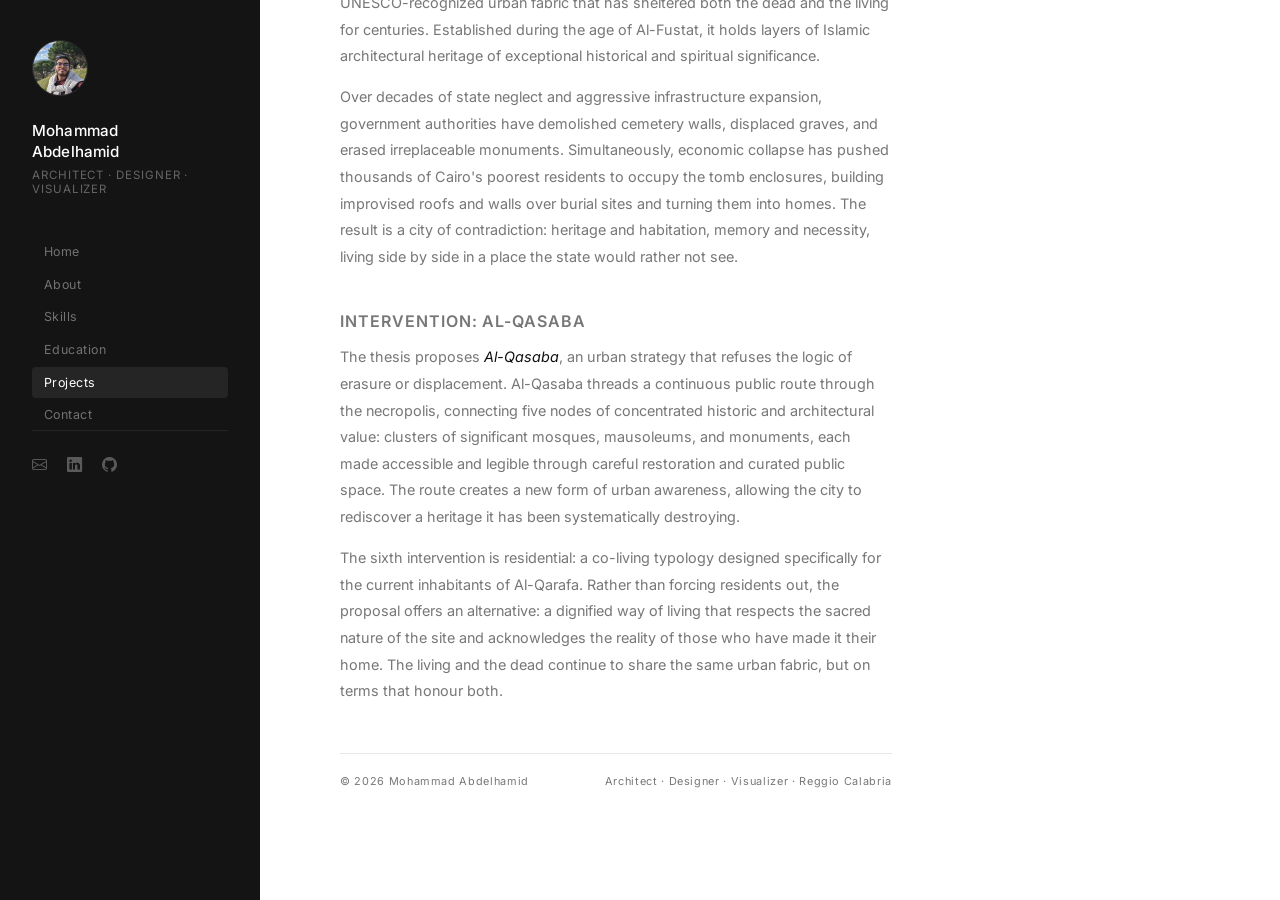
==== commit 5eaef8ef: "Replace old renders with new renders (Pelagia, Villard, Hadana, Botanica, Al-Qarafa)" ====
--- a/projects/al-qarafa.html
+++ b/projects/al-qarafa.html
@@ -71,7 +71,7 @@
             <div class="meta-item"><span class="meta-label">Type</span><span>Urban Regeneration / Thesis</span></div>
             <div class="meta-item"><span class="meta-label">Location</span><span>Cairo, Egypt</span></div>
             <div class="meta-item"><span class="meta-label">Year</span><span>2025</span></div>
-            <div class="meta-item"><span class="meta-label">Tools</span><span>Revit · AutoCAD · Rhino · Photoshop · InDesign</span></div>
+            <div class="meta-item"><span class="meta-label">Tools</span><span>Revit · AutoCAD · Photoshop</span></div>
             <div class="meta-item"><span class="meta-label">Status</span><span>Graduation Thesis · 110/110 cum laude</span></div>
             <div class="meta-item"><span class="meta-label">Co-author</span><span>Lina Elsayed</span></div>
             <div class="meta-item"><span class="meta-label">Supervisors</span><span>Marina Tornatora · Francesca Schepis · Otavio Amaro · Wegdan Faydullah</span></div>
@@ -93,16 +93,23 @@
 
         <div class="project-image-col">
           <div class="project-slideshow" id="slideshow">
-            <div class="project-slide active"><a href="../img/projects/al-qarafa/al-qarafa-01.png" class="glightbox" data-gallery="al-qarafa"><img src="../img/projects/al-qarafa/al-qarafa-01.png" alt="Al Qarafa 01"></a></div>
-            <div class="project-slide"><a href="../img/projects/al-qarafa/al-qarafa-02.png" class="glightbox" data-gallery="al-qarafa"><img src="../img/projects/al-qarafa/al-qarafa-02.png" alt="Al Qarafa 02"></a></div>
-            <div class="project-slide"><a href="../img/projects/al-qarafa/al-qarafa-03.png" class="glightbox" data-gallery="al-qarafa"><img src="../img/projects/al-qarafa/al-qarafa-03.png" alt="Al Qarafa 03"></a></div>
-            <div class="project-slide"><a href="../img/projects/al-qarafa/al-qarafa-04.png" class="glightbox" data-gallery="al-qarafa"><img src="../img/projects/al-qarafa/al-qarafa-04.png" alt="Al Qarafa 04"></a></div>
-            <div class="project-slide"><a href="../img/projects/al-qarafa/al-qarafa-05.png" class="glightbox" data-gallery="al-qarafa"><img src="../img/projects/al-qarafa/al-qarafa-05.png" alt="Al Qarafa 05"></a></div>
-            <div class="project-slide"><a href="../img/projects/al-qarafa/al-qarafa-06.png" class="glightbox" data-gallery="al-qarafa"><img src="../img/projects/al-qarafa/al-qarafa-06.png" alt="Al Qarafa 06"></a></div>
-            <div class="project-slide"><a href="../img/projects/al-qarafa/al-qarafa-07.png" class="glightbox" data-gallery="al-qarafa"><img src="../img/projects/al-qarafa/al-qarafa-07.png" alt="Al Qarafa 07"></a></div>
-            <div class="project-slide"><a href="../img/projects/al-qarafa/al-qarafa-08.png" class="glightbox" data-gallery="al-qarafa"><img src="../img/projects/al-qarafa/al-qarafa-08.png" alt="Al Qarafa 08"></a></div>
-            <div class="project-slide"><a href="../img/projects/al-qarafa/al-qarafa-09.png" class="glightbox" data-gallery="al-qarafa"><img src="../img/projects/al-qarafa/al-qarafa-09.png" alt="Al Qarafa 09"></a></div>
-            <div class="project-slide"><a href="../img/projects/al-qarafa/al-qarafa-10.png" class="glightbox" data-gallery="al-qarafa"><img src="../img/projects/al-qarafa/al-qarafa-10.png" alt="Al Qarafa 10"></a></div>
+            <div class="project-slide active"><a href="../img/projects/al-qarafa/al-qarafa-01.png" class="glightbox" data-gallery="al-qarafa"><img src="../img/projects/al-qarafa/al-qarafa-01.png" alt="al-qarafa 01"></a></div>
+            <div class="project-slide"><a href="../img/projects/al-qarafa/al-qarafa-r01.jpg" class="glightbox" data-gallery="al-qarafa"><img src="../img/projects/al-qarafa/al-qarafa-r01.jpg" alt="al-qarafa 02"></a></div>
+            <div class="project-slide"><a href="../img/projects/al-qarafa/al-qarafa-r02.jpg" class="glightbox" data-gallery="al-qarafa"><img src="../img/projects/al-qarafa/al-qarafa-r02.jpg" alt="al-qarafa 03"></a></div>
+            <div class="project-slide"><a href="../img/projects/al-qarafa/al-qarafa-r03.jpg" class="glightbox" data-gallery="al-qarafa"><img src="../img/projects/al-qarafa/al-qarafa-r03.jpg" alt="al-qarafa 04"></a></div>
+            <div class="project-slide"><a href="../img/projects/al-qarafa/al-qarafa-r04.jpg" class="glightbox" data-gallery="al-qarafa"><img src="../img/projects/al-qarafa/al-qarafa-r04.jpg" alt="al-qarafa 05"></a></div>
+            <div class="project-slide"><a href="../img/projects/al-qarafa/al-qarafa-r05.jpg" class="glightbox" data-gallery="al-qarafa"><img src="../img/projects/al-qarafa/al-qarafa-r05.jpg" alt="al-qarafa 06"></a></div>
+            <div class="project-slide"><a href="../img/projects/al-qarafa/al-qarafa-r06.jpg" class="glightbox" data-gallery="al-qarafa"><img src="../img/projects/al-qarafa/al-qarafa-r06.jpg" alt="al-qarafa 07"></a></div>
+            <div class="project-slide"><a href="../img/projects/al-qarafa/al-qarafa-r07.jpg" class="glightbox" data-gallery="al-qarafa"><img src="../img/projects/al-qarafa/al-qarafa-r07.jpg" alt="al-qarafa 08"></a></div>
+            <div class="project-slide"><a href="../img/projects/al-qarafa/al-qarafa-r08.jpg" class="glightbox" data-gallery="al-qarafa"><img src="../img/projects/al-qarafa/al-qarafa-r08.jpg" alt="al-qarafa 09"></a></div>
+            <div class="project-slide"><a href="../img/projects/al-qarafa/al-qarafa-r09.jpg" class="glightbox" data-gallery="al-qarafa"><img src="../img/projects/al-qarafa/al-qarafa-r09.jpg" alt="al-qarafa 10"></a></div>
+            <div class="project-slide"><a href="../img/projects/al-qarafa/al-qarafa-r10.jpg" class="glightbox" data-gallery="al-qarafa"><img src="../img/projects/al-qarafa/al-qarafa-r10.jpg" alt="al-qarafa 11"></a></div>
+            <div class="project-slide"><a href="../img/projects/al-qarafa/al-qarafa-r11.jpg" class="glightbox" data-gallery="al-qarafa"><img src="../img/projects/al-qarafa/al-qarafa-r11.jpg" alt="al-qarafa 12"></a></div>
+            <div class="project-slide"><a href="../img/projects/al-qarafa/al-qarafa-02.png" class="glightbox" data-gallery="al-qarafa"><img src="../img/projects/al-qarafa/al-qarafa-02.png" alt="al-qarafa 13"></a></div>
+            <div class="project-slide"><a href="../img/projects/al-qarafa/al-qarafa-03.png" class="glightbox" data-gallery="al-qarafa"><img src="../img/projects/al-qarafa/al-qarafa-03.png" alt="al-qarafa 14"></a></div>
+            <div class="project-slide"><a href="../img/projects/al-qarafa/al-qarafa-05.png" class="glightbox" data-gallery="al-qarafa"><img src="../img/projects/al-qarafa/al-qarafa-05.png" alt="al-qarafa 15"></a></div>
+            <div class="project-slide"><a href="../img/projects/al-qarafa/al-qarafa-07.png" class="glightbox" data-gallery="al-qarafa"><img src="../img/projects/al-qarafa/al-qarafa-07.png" alt="al-qarafa 16"></a></div>
+            <div class="project-slide"><a href="../img/projects/al-qarafa/al-qarafa-09.png" class="glightbox" data-gallery="al-qarafa"><img src="../img/projects/al-qarafa/al-qarafa-09.png" alt="al-qarafa 17"></a></div>
             <div class="slide-dots" id="slideDots"></div>
           </div>
         </div>
--- a/css/style.css
+++ b/css/style.css
@@ -188,7 +188,7 @@
 .hero-content {
   position: relative;
   padding: 0 5rem 5rem;
-  max-width: 600px;
+  max-width: 900px;
 }
 
 .hero-label {
@@ -202,12 +202,13 @@
 
 .hero-heading {
   font-family: var(--font-display);
-  font-size: clamp(2.5rem, 5vw, 4.5rem);
+  font-size: clamp(1.8rem, 3vw, 2.8rem);
   font-weight: 600;
   line-height: 1.08;
   color: #ffffff;
   letter-spacing: -0.03em;
   margin-bottom: 1.25rem;
+  white-space: nowrap;
 }
 
 .hero-heading em {
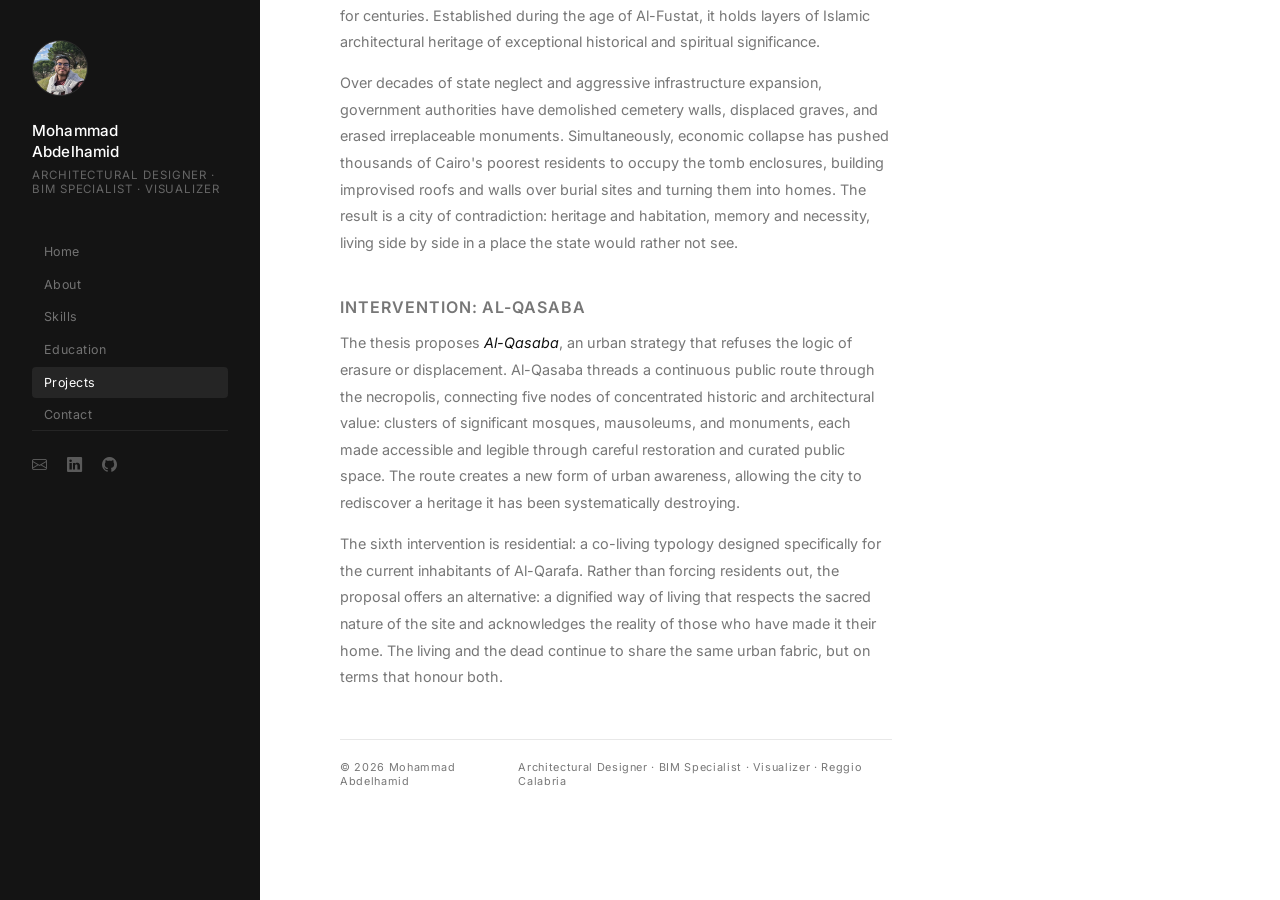
==== commit 83c3dc46: "Update CV and portfolio PDFs, site info, add Scan to BIM and AI Visualization cards" ====
--- a/projects/al-qarafa.html
+++ b/projects/al-qarafa.html
@@ -17,7 +17,7 @@
       <div class="sidebar-photo"><img src="../img/profile.jpg" alt="Mohammad Abdelhamid"></div>
       <div class="sidebar-name">
         <h1>Mohammad<br>Abdelhamid</h1>
-        <span class="sidebar-title">Architect · Designer · Visualizer</span>
+        <span class="sidebar-title">Architectural Designer · BIM Specialist · Visualizer</span>
       </div>
       <nav class="sidebar-nav">
         <a href="../index.html" class="nav-link">Home</a>
@@ -86,7 +86,7 @@
           </div>
           <div class="project-footer">
             <span>© 2026 Mohammad Abdelhamid</span>
-            <span>Architect · Designer · Visualizer · Reggio Calabria</span>
+            <span>Architectural Designer · BIM Specialist · Visualizer · Reggio Calabria</span>
           </div>
           </div><!-- /#textInner -->
         </div>
@@ -132,7 +132,7 @@
   <footer id="footer">
     <div class="footer-inner">
       <span>© 2026 Mohammad Abdelhamid</span>
-      <span>Architect · Designer · Visualizer · Reggio Calabria</span>
+      <span>Architectural Designer · BIM Specialist · Visualizer · Reggio Calabria</span>
     </div>
   </footer>
 
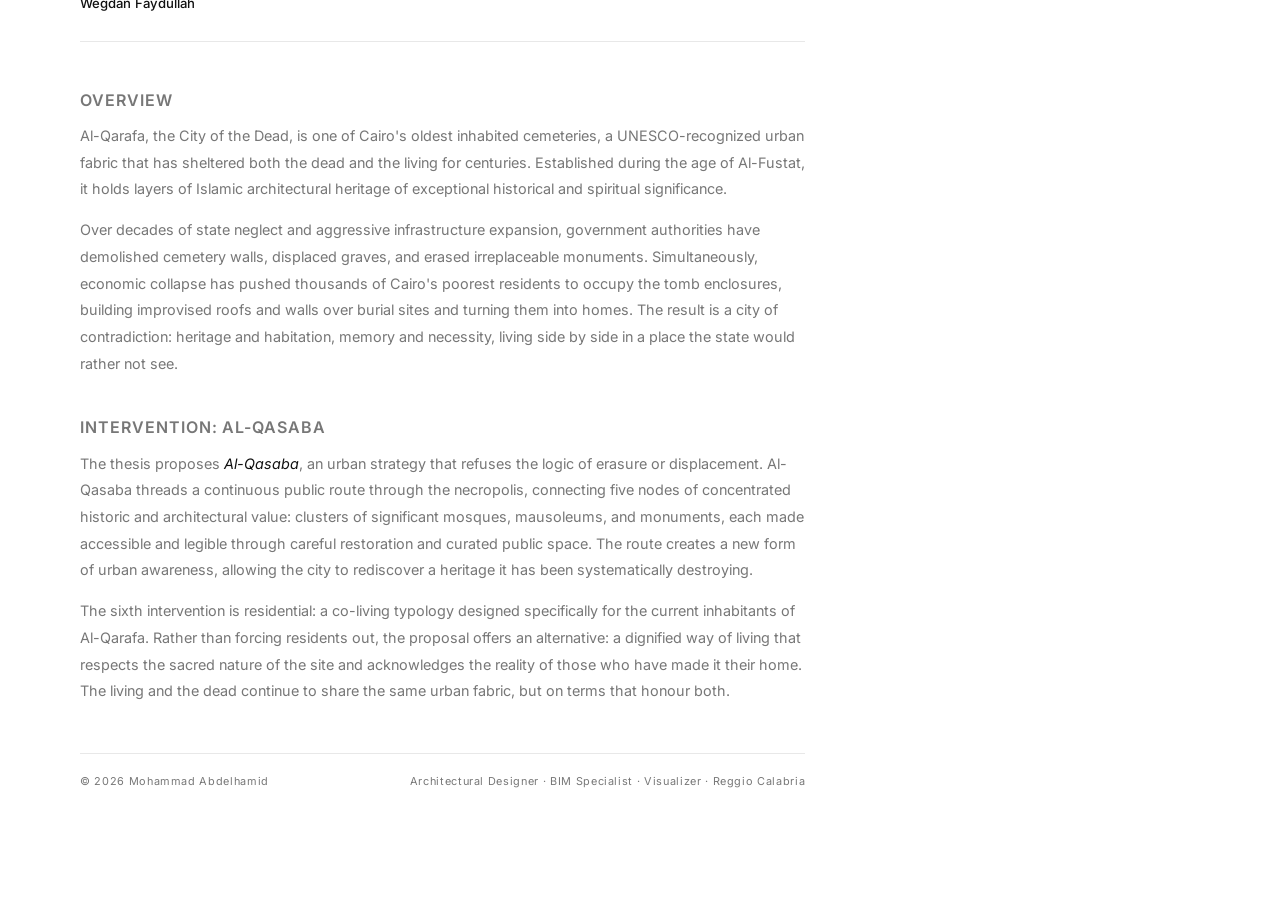
==== commit e887c74e: "Remove sidebar from project pages" ====
--- a/projects/al-qarafa.html
+++ b/projects/al-qarafa.html
@@ -9,7 +9,7 @@
   <link href="https://cdn.jsdelivr.net/npm/bootstrap-icons@1.11.3/font/bootstrap-icons.css" rel="stylesheet">
   <link href="https://cdn.jsdelivr.net/npm/glightbox/dist/css/glightbox.min.css" rel="stylesheet">
   <link href="../css/style.css" rel="stylesheet">
-  <link href="../css/project.css?v=4" rel="stylesheet">
+  <link href="../css/project.css?v=5" rel="stylesheet">
 </head>
 <body>
   <aside id="sidebar">
--- a/css/project.css
+++ b/css/project.css
@@ -174,3 +174,9 @@
 @media (max-width: 600px) {
   .project-download { flex-wrap: wrap; gap: 0.75rem; }
 }
+
+/* Project pages: no sidebar, content uses the full width */
+:root { --sidebar-width: 0px; }
+#sidebar, #menu-toggle { display: none !important; }
+#main, #footer { margin-left: 0 !important; width: 100% !important; }
+
